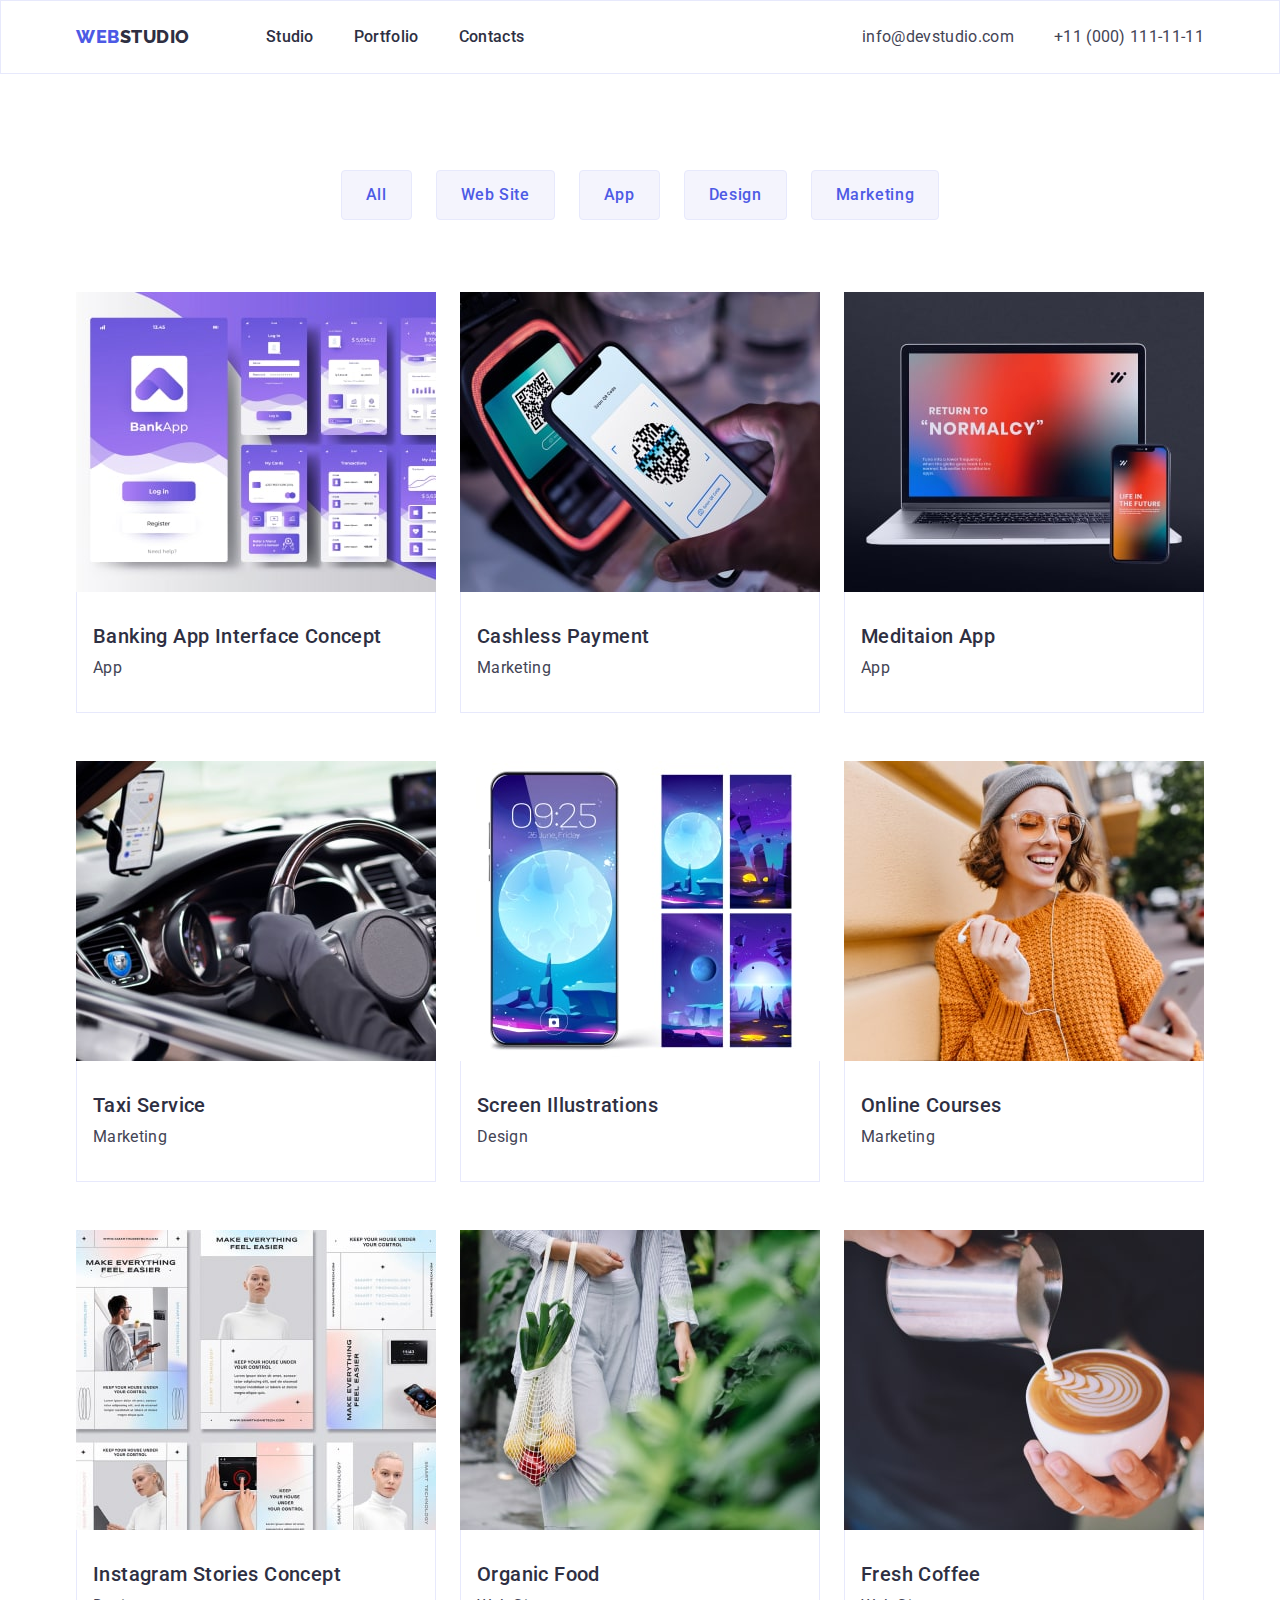
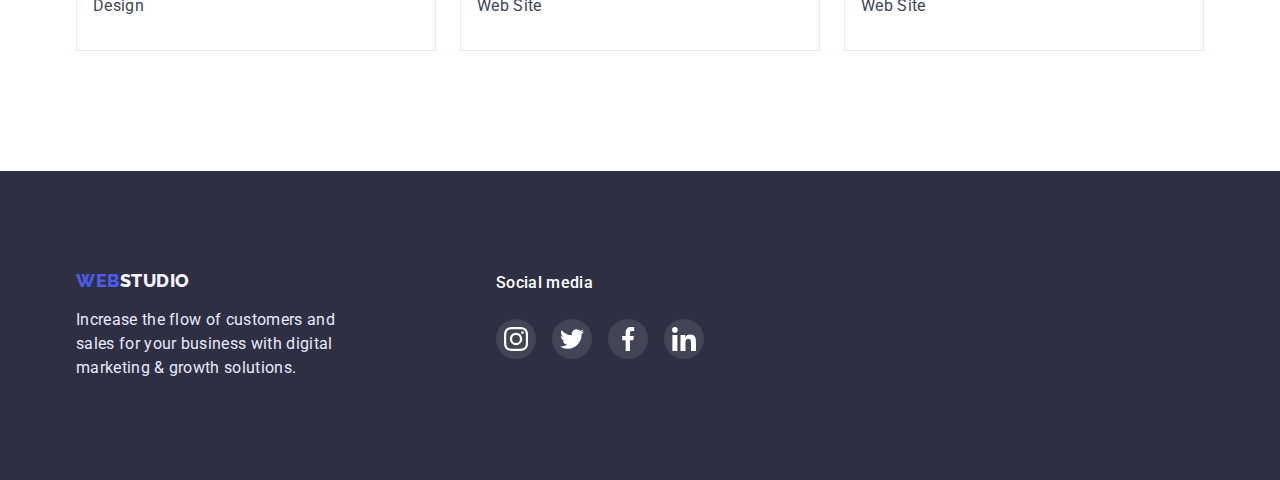
==== portfolio.html @ a4a28db2 "add new folders" ====
<!DOCTYPE html>
<html lang="en">
  <head>
    <meta charset="UTF-8" />
    <meta http-equiv="X-UA-Compatible" content="IE=edge" />
    <meta name="viewport" content="width=device-width, initial-scale=1.0" />
    <link rel="preconnect" href="https://fonts.googleapis.com" />
    <link rel="preconnect" href="https://fonts.gstatic.com" crossorigin />
    <link
      href="https://fonts.googleapis.com/css2?family=Raleway:wght@800&family=Roboto:wght@400;500;700;900&display=swap"
      rel="stylesheet"
    />
    <link
      rel="stylesheet"
      href="https://cdn.jsdelivr.net/npm/modern-normalize@1.1.0/modern-normalize.min.css"
    />
    <link rel="stylesheet" href="./css/styles.css" />
    <title>Portfolio</title>
    <body>
      <header class="header border">
        <div class="container header-container">
          <nav class="nav">
            <a href="./index.html" class="nav-logo link list"
              ><span class="accent">Web</span>Studio</a
            >
            <ul class="nav-list list">
              <li class="nav-item">
                <a href="./index.html" class="nav-link link list">Studio</a>
              </li>
              <li class="nav-item">
                <a href="./portfolio.html" class="nav-link link list"
                  >Portfolio</a
                >
              </li>
              <li class="nav-item">
                <a href="" class="nav-link link list">Contacts</a>
              </li>
            </ul>
          </nav>
          <address class="addres">
            <ul class="addres-list list">
              <li class="addres-item">
                <a
                  href="mailto:info@devstudio.com"
                  class="contact-link-mail link"
                >
                  info@devstudio.com</a
                >
              </li>
              <li class="addres-item">
                <a
                  href="tel:+110001111111"
                  class="contact-link-number list link"
                >
                  +11 (000) 111-11-11</a
                >
              </li>
            </ul>
          </address>
        </div>
      </header>
      <main>
        <section class="portfolio section">
          <div class="container-portfolio container">
            <h1 hidden>portfolio</h1>
            <ul class="portfolio-list-btn section-list">
              <li class="portfolio-item-btn list">
                <button type="button" class="portfolio-btn">All</button>
              </li>
              <li class="portfolio-item-btn list">
                <button type="button" class="portfolio-btn">Web Site</button>
              </li>
              <li class="portfolio-item-btn list">
                <button type="button" class="portfolio-btn">App</button>
              </li>
              <li class="portfolio-item-btn list">
                <button type="button" class="portfolio-btn">Design</button>
              </li>
              <li class="portfolio-item-btn list">
                <button type="button" class="portfolio-btn">Marketing</button>
              </li>
            </ul>
            <ul class="portfolio-list">
              <li class="portfolio-item list width-card">
                <a href="" class="portfolio-link link">
                  <img
                    src="./images/portfolio/img1.jpg"
                    alt="Banking App Interface Concept"
                  />
                  <div class="portfolio-item-wrap border">
                    <h2 class="portfolio-subtitle section-subtitle">
                      Banking App Interface Concept
                    </h2>
                    <p class="portfolio-text sction-text">App</p>
                  </div>
                </a>
              </li>
              <li class="portfolio-item list width-card">
                <a href="" class="portfolio-link link">
                  <img
                    src="./images/portfolio/img2.jpg"
                    alt="Cashless Payment"
                    width="360"
                    height="300"
                  />
                  <div class="portfolio-item-wrap border">
                    <h2 class="portfolio-subtitle section-subtitle">
                      Cashless Payment
                    </h2>
                    <p class="portfolio-text sction-text">Marketing</p>
                  </div>
                </a>
              </li>
              <li class="portfolio-item list width-card">
                <a href="" class="portfolio-link link">
                  <img
                    src="./images/portfolio/img3.jpg"
                    alt="Meditaion App"
                    width="360"
                    height="300"
                  />
                  <div class="portfolio-item-wrap border">
                    <h2 class="portfolio-subtitle section-subtitle">
                      Meditaion App
                    </h2>
                    <p class="portfolio-text sction-text">App</p>
                  </div>
                </a>
              </li>
              <li class="portfolio-item list width-card">
                <a href="" class="portfolio-link link">
                  <img
                    src="./images/portfolio/img4.jpg"
                    alt="Taxi Service"
                    width="360"
                    height="300"
                  />
                  <div class="portfolio-item-wrap border">
                    <h2 class="portfolio-subtitle section-subtitle">
                      Taxi Service
                    </h2>
                    <p class="portfolio-text sction-text">Marketing</p>
                  </div>
                </a>
              </li>
              <li class="portfolio-item list width-card">
                <a href="" class="portfolio-link link">
                  <img
                    src="./images/portfolio/img5.jpg"
                    alt="Screen Illustrations"
                    width="360"
                    height="300"
                  />
                  <div class="portfolio-item-wrap border">
                    <h2 class="portfolio-subtitle section-subtitle">
                      Screen Illustrations
                    </h2>
                    <p class="portfolio-text sction-text">Design</p>
                  </div>
                </a>
              </li>
              <li class="portfolio-item list width-card">
                <a href="" class="portfolio-link link">
                  <img
                    src="./images/portfolio/img6.jpg"
                    alt="Online Courses"
                    width="360"
                    height="300"
                  />
                  <div class="portfolio-item-wrap border">
                    <h2 class="portfolio-subtitle section-subtitle">
                      Online Courses
                    </h2>
                    <p class="portfolio-text sction-text">Marketing</p>
                  </div>
                </a>
              </li>
              <li class="portfolio-item list width-card">
                <a href="" class="portfolio-link link">
                  <img
                    src="./images/portfolio/img7.jpg"
                    alt="Instagram Stories Concept"
                    width="360"
                    height="300"
                  />
                  <div class="portfolio-item-wrap border">
                    <h2 class="portfolio-subtitle section-subtitle">
                      Instagram Stories Concept
                    </h2>
                    <p class="portfolio-text sction-text">Design</p>
                  </div>
                </a>
              </li>
              <li class="portfolio-item list width-card">
                <a href="" class="portfolio-link link">
                  <img
                    src="./images/portfolio/img8.jpg"
                    alt="Organic Food"
                    width="360"
                    height="300"
                  />
                  <div class="portfolio-item-wrap border">
                    <h2 class="portfolio-subtitle section-subtitle">
                      Organic Food
                    </h2>
                    <p class="portfolio-text sction-text">Web Site</p>
                  </div>
                </a>
              </li>
              <li class="portfolio-item list width-card">
                <a href="" class="portfolio-link link">
                  <img
                    src="./images/portfolio/img9.jpg"
                    alt="Fresh Coffee"
                    width="360"
                    height="300"
                  />
                  <div class="portfolio-item-wrap border">
                    <h2 class="portfolio-subtitle section-subtitle">
                      Fresh Coffee
                    </h2>
                    <p class="portfolio-text sction-text">Web Site</p>
                  </div>
                </a>
              </li>
            </ul>
          </div>
        </section>
      </main>
      <footer class="footer">
        <div class="footer-container container">
          <div class="footer-logo-wrap">
            <a href="./index.html" class="footer-logo link"
              ><span class="accent">Web</span>Studio</a
            >
            <p class="footer-text sction-text">
              Increase the flow of customers and sales for your business with
              digital marketing & growth solutions.
            </p>
          </div>
          <div class="footer-soc-wrap">
            <p class="footer-text-soc sction-text">Social media</p>
            <ul class="footer-soc-list list">
              <li class="footer-soc-item">
                <a href="" class="footer-soc-link link">
                  <svg class="footer-soc-ico" width="24px" height="24px">
                    <use href="./images/icons.svg#icon-instagram-2"></use>
                  </svg>
                </a>
              </li>
              <li class="footer-soc-item">
                <a href="" class="footer-soc-link link">
                  <svg class="footer-soc-ico" width="24px" height="24px">
                    <use href="./images/icons.svg#icon-twitter-1"></use>
                  </svg>
                </a>
              </li>
              <li class="footer-soc-item">
                <a href="" class="footer-soc-link link">
                  <svg class="footer-soc-ico" width="24px" height="24px">
                    <use href="./images/icons.svg#icon-facebook-1"></use>
                  </svg>
                </a>
              </li>
              <li class="footer-soc-item">
                <a href="" class="footer-soc-link link">
                  <svg class="footer-soc-ico" width="24px" height="24px">
                    <use href="./images/icons.svg#icon-linkedin-1"></use>
                  </svg>
                </a>
              </li>
            </ul>
          </div>
        </div>
      </footer>
    </body>
  </head>
</html>
---- css/styles.css ----
h1,
h2,
h3,
p {
  margin-top: 0;
  margin-bottom: 0;
}
ul,
ol {
  margin-top: 0;
  margin-bottom: 0;
  padding-left: 0;
}
img {
  display: block;
}
:root {
  --green-one: #31d0aa;
  --grey-one: #434455;
  --grey-two: #2e2f42;
  --grey-three: #8e8f99;
  --blue-one: #4d5ae5;
  --blue-two: #404bbf;
  --white-one: #ffffff;
  --white-two: #f4f4fd;
  --white-three: #e7e9fc;
  --body-text-color: var(--grey-one);
  --bodi-title-color: var(--grey-two);
  --background-hero-footer-color: var(--grey-two);
  --hover-focus-color: var(--blue-one);
  --btn-color: var(--blue-one);
  --btn-hover-focus-color: var(--blue-two);
  --btn-text-color: var(--white-one);
  --gradient-one: linear-gradient(rgba(46, 47, 66, 0.7), rgba(46, 47, 66, 0.7));
}
.container {
  width: 1158px;
  margin-left: auto;
  margin-right: auto;
  padding-left: 15px;
  padding-right: 15px;
}
.section {
  padding-top: 120px;
  padding-bottom: 120px;
}
.section-title {
  font-size: 36px;
  line-height: 1.11;
  text-align: center;
  letter-spacing: 0.02em;
  text-transform: capitalize;
  margin-bottom: 72px;
}
.section-subtitle {
  font-weight: 500;
  font-size: 20px;
  line-height: 1.2;
  letter-spacing: 0.02em;
  margin-bottom: 8px;
}
.sction-text {
  line-height: 1.5;
  letter-spacing: 0.02em;
  color: var(--body-text-color);
}
.section-list {
  display: flex;
  align-items: center;
  flex-wrap: wrap;
  column-gap: 24px;
}
button {
  border-radius: 4px;
  font-family: inherit;
  font-weight: 500;
  line-height: 1.5;
  font-size: 16px;
  display: flex;
  align-items: center;
  letter-spacing: 0.04em;
  cursor: pointer;
}
button:focus,
button:hover {
  background-color: var(--btn-hover-focus-color);
  color: var(--white-one);
  box-shadow: 0px 3px 1px rgba(0, 0, 0, 0.1), 0px 2px 1px rgba(0, 0, 0, 0.08),
    0px 2px 2px rgba(0, 0, 0, 0.12);
  border-radius: 4px;
}
.list {
  list-style: none;
}
.link {
  text-decoration: none;
}
.border {
  border: 1px solid var(--white-three);
}
.nav-logo:hover,
.nav-logo:focus,
.nav-list .nav-link:hover,
.nav-list .nav-link:focus,
.contact-link-number:hover,
.contact-link-number:focus,
.contact-link-mail:hover,
.contact-link-mail:focus,
.footer-logo:hover,
.footer-logo:focus {
  color: var(--hover-focus-color);
}
/* ----------BODY------------ */
body {
  font-family: "roboto", sans-serif;
  font-size: 16px;
  color: var(--grey-two);
  background-color: var(--white-one);
}

/* ---------HEADER----------- */
.header {
  padding-top: 24px;
  padding-bottom: 24px;
}
.header-container {
  display: flex;
  align-items: center;
  justify-content: space-between;
}
.nav {
  display: flex;
  align-items: center;
}
.nav-list {
  display: flex;
  align-items: center;
  gap: 40px;
}
.nav-logo {
  margin-right: 76px;
}
.nav-logo {
  font-family: "Raleway";
  font-weight: 800;
  font-size: 18px;
  line-height: 1.33;
  display: flex;
  align-items: center;
  letter-spacing: 0.03em;
  text-transform: uppercase;
  color: var(--bodi-title-color);
}
.accent {
  color: var(--hover-focus-color);
}
.nav-link {
  font-weight: 500;
  line-height: 1.5;
  letter-spacing: 0.02em;
  color: var(--bodi-title-color);
}
/*------------ ADDRES------------ */
.addres {
  display: flex;
  align-items: center;
}
.addres-list {
  display: flex;
  align-items: center;
  gap: 40px;
}
.addres-item:not(:last-child) {
  margin-left: auto;
}
.contact-link-number,
.contact-link-mail {
  display: flex;
  line-height: 1.5;
  letter-spacing: 0.02em;
  align-items: center;
  gap: 8px;
  color: var(--body-text-color);
  font-style: normal;
}
.addres-icon {
  fill: var(--body-text-color);
}
.contact-link-number:is(:hover, :focus) .addres-icon {
  fill: var(--blue-two);
}
.contact-link-mail:is(:hover, :focus) .addres-icon {
  fill: var(--blue-two);
}
/* --------MAIN------------ */
/* --------HERO------------ */
.hero {
  padding-top: 188px;
  padding-bottom: 188px;
  background: var(--background-hero-footer-color);
  background-image: var(--gradient-one), url(../images/people-office.jpg);
  max-width: 1440px;
  background-repeat: no-repeat;
  background-size: cover;
  margin: 0 auto;
}
.hero-title {
  max-width: 510px;
  font-size: 56px;
  line-height: 1.07;
  text-align: center;
  letter-spacing: 0.02em;
  color: var(--white-one);
  margin: 0 auto;
  margin-bottom: 48px;
}
.hero-btn {
  border: none;
  padding: 16px 32px;
  background: var(--btn-color);
  color: var(--btn-text-color);
  box-shadow: 0px 4px 4px rgba(0, 0, 0, 0.15);
  border-radius: 4px;
  margin: 0 auto;
}
/* --------ABOUT---------- */
.about-list {
  display: flex;
  gap: 24px;
}
.about-item {
  width: calc((100% - 3 * 24px) / 4);
}
.about-item-svg {
  width: 100%;
  height: 112px;
  display: flex;
  justify-content: center;
  align-items: center;
  background: var(--white-two);
  border-radius: 4px;
  margin-bottom: 8px;
}
/* --------DOING---------- */
.doing {
  padding-top: 0;
}
.doing-list {
  display: flex;
  flex-wrap: wrap;
  gap: 24px;
}
.doing-item {
  flex-basis: calc((100% - 2 * 24px) / 3);
}
/* --------TEAM----------- */
.team {
  background: var(--white-two);
}
.team-list {
  display: flex;
  gap: 24px;
}
.team-item-wrap {
  padding: 32px 16px 32px 16px;
  background: var(--white-one);
  box-shadow: 0px 1px 6px rgb(46 47 66 / 8%), 0px 1px 1px rgb(46 47 66 / 16%),
    0px 2px 1px rgb(46 47 66 / 8%);
  border-radius: 0px 0px 4px 4px;
  text-align: center;
}
.team-item {
  flex-basis: calc((100% - 3 * 24px) / 4);
}
.team-text {
  margin-bottom: 8px;
}
.teem-soc-list {
  display: flex;
  gap: 24px;
}
.team-soc-items {
  width: 40px;
  height: 40px;
}
.team-soc-link {
  width: 100%;
  height: 100%;
  background-color: var(--blue-one);
  display: flex;
  align-items: center;
  justify-content: center;
  border-radius: 50%;
}
.team-soc-icon {
  fill: var(--white-two);
}
.team-soc-link:hover,
.team-soc-link:focus {
  background-color: var(--blue-two);
}
/*-------CUSTOMERS----------- */
.customers {
  padding-top: 130px;
}
.customers-list {
  display: flex;
  gap: 24px;
}
.customers-item {
  width: calc((100% - 5 * 24px) / 6);
}
.customers-link {
  width: 100%;
  height: 88px;
  display: flex;
  align-items: center;
  justify-content: center;
  border: 1px solid var(--grey-three);
  border-radius: 4px;
}
.customers-icon {
  fill: var(--grey-three);
}
.customers-link:is(:hover, :focus) {
  border-color: var(--blue-two);
}
.customers-link:is(:hover, :focus) .customers-icon {
  fill: var(--blue-two);
}
/* -----PORTFOLIO--------- */
.portfolio {
  padding-top: 96px;
}
.portfolio-list {
  display: flex;
  flex-wrap: wrap;
  row-gap: 48px;
  column-gap: 24px;
}
.portfolio-list-btn {
  display: flex;
  justify-content: center;
  margin-bottom: 72px;
}
.portfolio-btn {
  padding: 12px 24px;
  background: var(--white-two);
  color: var(--btn-color);
  border: 1px solid var(--white-three);
  border-radius: 4px;
}
.portfolio-item-wrap {
  padding-top: 32px;
  padding-bottom: 32px;
  padding-left: 16px;
  border-top: none;
}
.portfolio-item {
  flex-basis: calc((100% - 2 * 24px) / 3);
}
.portfolio-link {
  display: block;
}
.portfolio-link:is(:hover, :focus) {
  box-shadow: 0px 4px 4px rgba(0, 0, 0, 0.25);
}
.portfolio-subtitle {
  color: var(--grey-two);
}

/* ---------FOOTER--------- */

.footer {
  padding-top: 100px;
  padding-bottom: 100px;
  background-color: var(--background-hero-footer-color);
}
.footer-container {
  display: flex;
}
.footer-logo {
  display: block;
  font-family: "Raleway";
  font-weight: 800;
  font-size: 18px;
  line-height: 1.16;
  letter-spacing: 0.03em;
  text-transform: uppercase;
  color: var(--white-two);
  margin-bottom: 16px;
}
.footer-logo-wrap {
  margin-right: 120px;
}
.footer-text {
  max-width: 300px;
  color: var(--white-three);
}
.footer-soc-wrap {
  display: block;
}
.footer-text-soc {
  min-width: 100px;
  font-weight: 500;
  color: var(--white-one);
  margin-bottom: 24px;
}
.footer-soc-list {
  display: flex;
  gap: 16px;
}
.footer-soc-item {
  width: 40px;
  height: 40px;
}
.footer-soc-link {
  width: 100%;
  height: 100%;
  background: rgba(255, 255, 255, 0.1);
  display: flex;
  align-items: center;
  justify-content: center;
  border-radius: 50%;
}
.footer-soc-ico {
  fill: var(--white-one);
}
.footer-soc-link:hover,
.footer-soc-link:focus {
  background-color: var(--green-one);
}
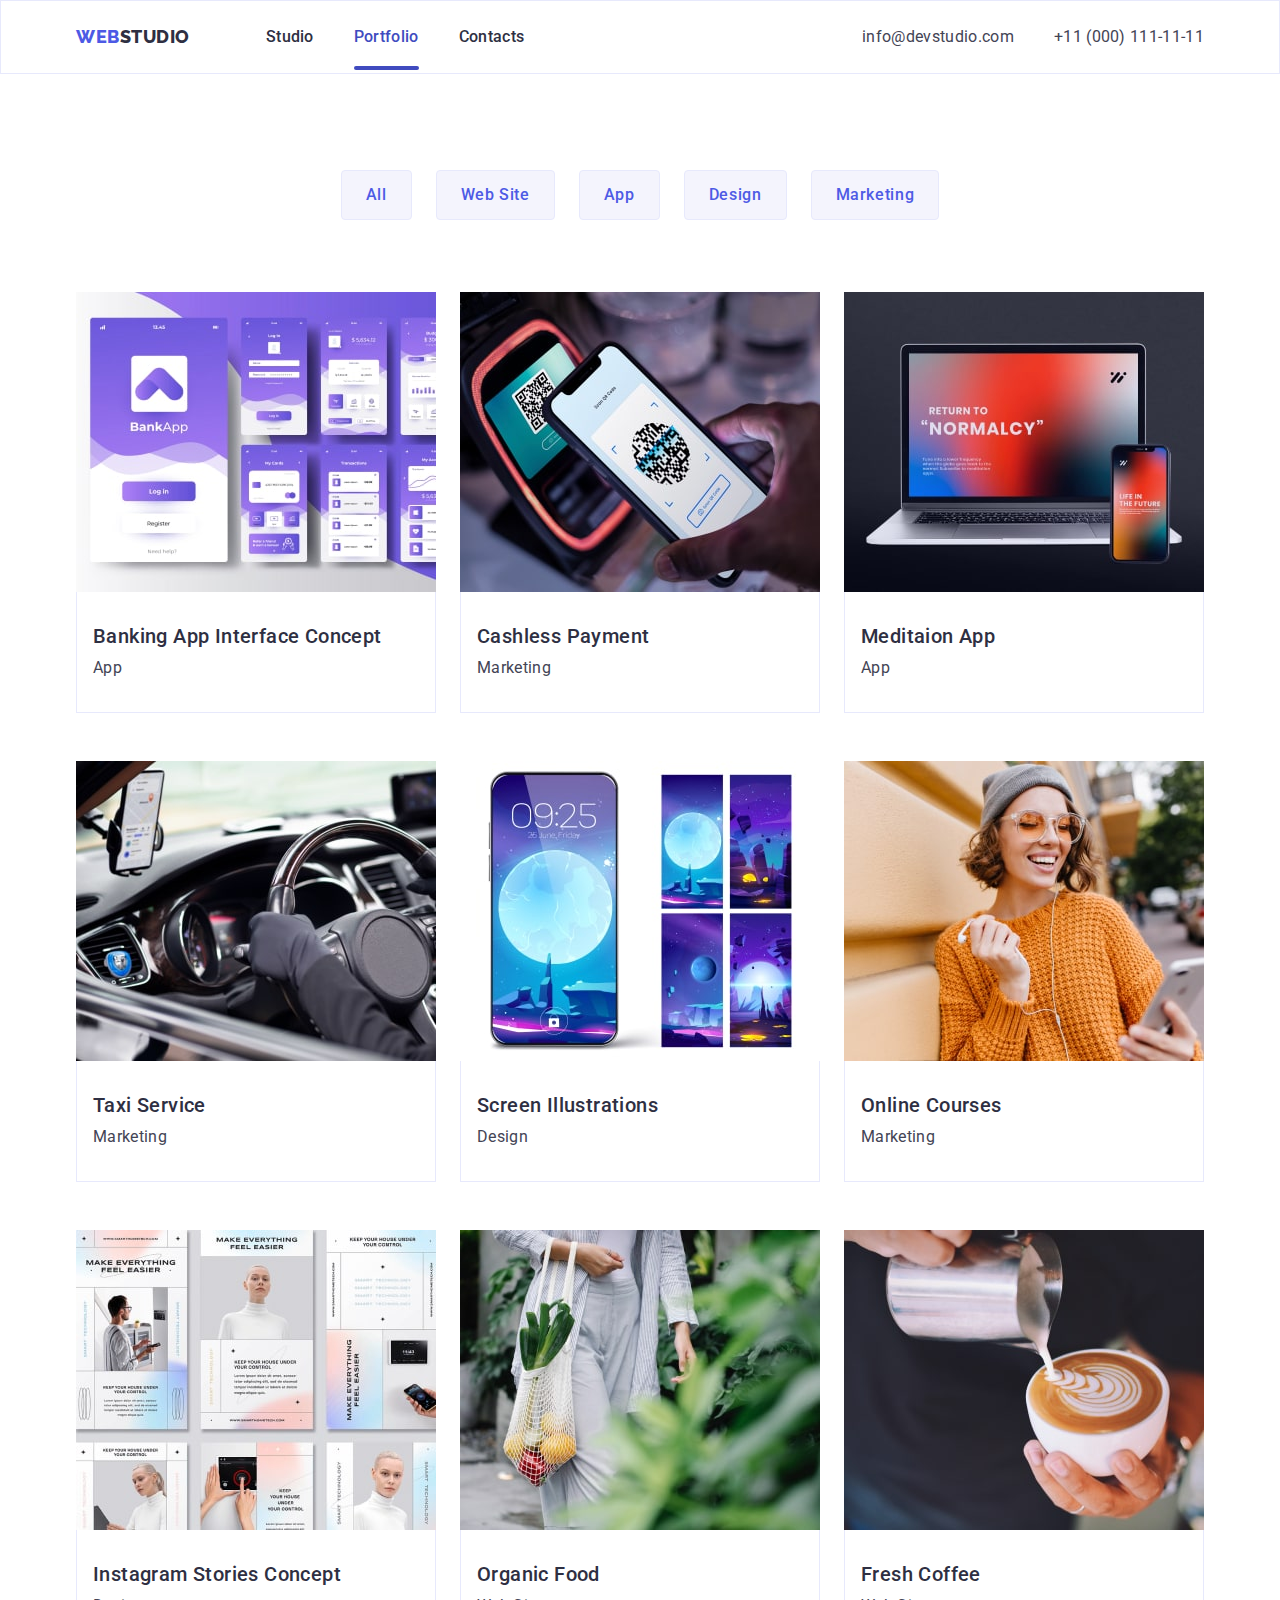
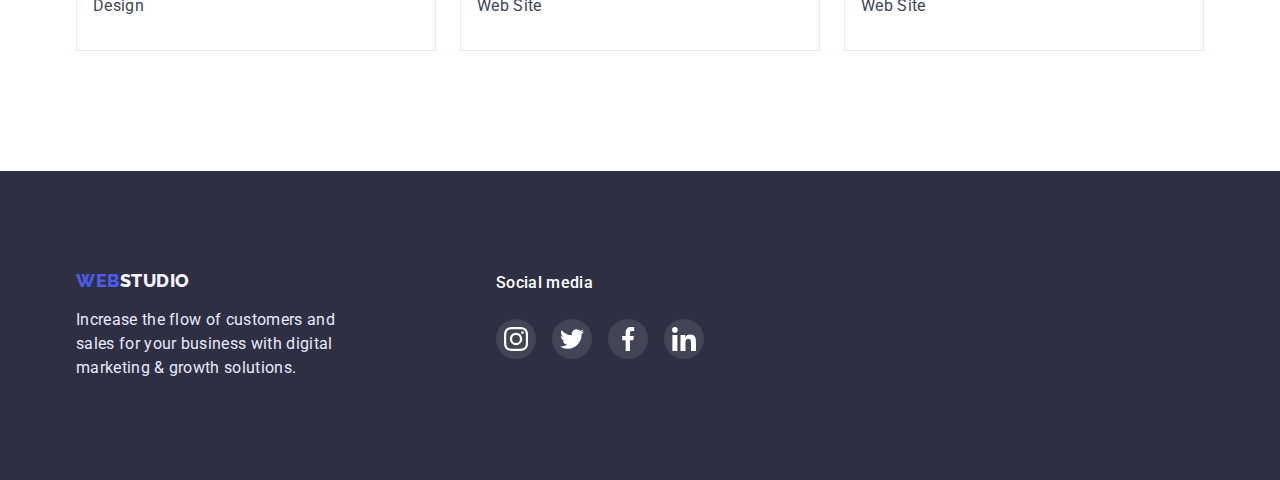
==== commit 6459a6c4: "add css" ====
--- a/portfolio.html
+++ b/portfolio.html
@@ -20,20 +20,20 @@
       <header class="header border">
         <div class="container header-container">
           <nav class="nav">
-            <a href="./index.html" class="nav-logo link list"
+            <a href="./index.html" class="nav-logo link"
               ><span class="accent">Web</span>Studio</a
             >
             <ul class="nav-list list">
               <li class="nav-item">
-                <a href="./index.html" class="nav-link link list">Studio</a>
+                <a href="./index.html" class="nav-link link">Studio</a>
               </li>
               <li class="nav-item">
-                <a href="./portfolio.html" class="nav-link link list"
+                <a href="./portfolio.html" class="nav-link link current"
                   >Portfolio</a
                 >
               </li>
               <li class="nav-item">
-                <a href="" class="nav-link link list">Contacts</a>
+                <a href="" class="nav-link link">Contacts</a>
               </li>
             </ul>
           </nav>
@@ -83,10 +83,20 @@
             <ul class="portfolio-list">
               <li class="portfolio-item list width-card">
                 <a href="" class="portfolio-link link">
-                  <img
-                    src="./images/portfolio/img1.jpg"
-                    alt="Banking App Interface Concept"
-                  />
+                  <div class="portfolio-top-wrap">
+                    <img
+                      src="./images/portfolio/img1.jpg"
+                      alt="Banking App Interface Concept"
+                      width="360"
+                      height="300"
+                    />
+                    <p class="portfolio-top-text sction-text">
+                      14 Stylish and User-Friendly App Design Concepts · Task
+                      Manager App · Calorie Tracker App · Exotic Fruit Ecommerce
+                      App · Cloud Storage App
+                    </p>
+                  </div>
+
                   <div class="portfolio-item-wrap border">
                     <h2 class="portfolio-subtitle section-subtitle">
                       Banking App Interface Concept
@@ -97,12 +107,20 @@
               </li>
               <li class="portfolio-item list width-card">
                 <a href="" class="portfolio-link link">
-                  <img
-                    src="./images/portfolio/img2.jpg"
-                    alt="Cashless Payment"
-                    width="360"
-                    height="300"
-                  />
+                  <div class="portfolio-top-wrap">
+                    <img
+                      src="./images/portfolio/img2.jpg"
+                      alt="Cashless Payment"
+                      width="360"
+                      height="300"
+                    />
+                    <p class="portfolio-top-text sction-text">
+                      14 Stylish and User-Friendly App Design Concepts · Task
+                      Manager App · Calorie Tracker App · Exotic Fruit Ecommerce
+                      App · Cloud Storage App
+                    </p>
+                  </div>
+
                   <div class="portfolio-item-wrap border">
                     <h2 class="portfolio-subtitle section-subtitle">
                       Cashless Payment
@@ -113,12 +131,20 @@
               </li>
               <li class="portfolio-item list width-card">
                 <a href="" class="portfolio-link link">
-                  <img
-                    src="./images/portfolio/img3.jpg"
-                    alt="Meditaion App"
-                    width="360"
-                    height="300"
-                  />
+                  <div class="portfolio-top-wrap">
+                    <img
+                      src="./images/portfolio/img3.jpg"
+                      alt="Meditaion App"
+                      width="360"
+                      height="300"
+                    />
+                    <p class="portfolio-top-text sction-text">
+                      14 Stylish and User-Friendly App Design Concepts · Task
+                      Manager App · Calorie Tracker App · Exotic Fruit Ecommerce
+                      App · Cloud Storage App
+                    </p>
+                  </div>
+
                   <div class="portfolio-item-wrap border">
                     <h2 class="portfolio-subtitle section-subtitle">
                       Meditaion App
@@ -129,12 +155,20 @@
               </li>
               <li class="portfolio-item list width-card">
                 <a href="" class="portfolio-link link">
-                  <img
-                    src="./images/portfolio/img4.jpg"
-                    alt="Taxi Service"
-                    width="360"
-                    height="300"
-                  />
+                  <div class="portfolio-top-wrap">
+                    <img
+                      src="./images/portfolio/img4.jpg"
+                      alt="Taxi Service"
+                      width="360"
+                      height="300"
+                    />
+                    <p class="portfolio-top-text sction-text">
+                      14 Stylish and User-Friendly App Design Concepts · Task
+                      Manager App · Calorie Tracker App · Exotic Fruit Ecommerce
+                      App · Cloud Storage App
+                    </p>
+                  </div>
+
                   <div class="portfolio-item-wrap border">
                     <h2 class="portfolio-subtitle section-subtitle">
                       Taxi Service
@@ -145,12 +179,20 @@
               </li>
               <li class="portfolio-item list width-card">
                 <a href="" class="portfolio-link link">
-                  <img
-                    src="./images/portfolio/img5.jpg"
-                    alt="Screen Illustrations"
-                    width="360"
-                    height="300"
-                  />
+                  <div class="portfolio-top-wrap">
+                    <img
+                      src="./images/portfolio/img5.jpg"
+                      alt="Screen Illustrations"
+                      width="360"
+                      height="300"
+                    />
+                    <p class="portfolio-top-text sction-text">
+                      14 Stylish and User-Friendly App Design Concepts · Task
+                      Manager App · Calorie Tracker App · Exotic Fruit Ecommerce
+                      App · Cloud Storage App
+                    </p>
+                  </div>
+
                   <div class="portfolio-item-wrap border">
                     <h2 class="portfolio-subtitle section-subtitle">
                       Screen Illustrations
@@ -161,12 +203,20 @@
               </li>
               <li class="portfolio-item list width-card">
                 <a href="" class="portfolio-link link">
-                  <img
-                    src="./images/portfolio/img6.jpg"
-                    alt="Online Courses"
-                    width="360"
-                    height="300"
-                  />
+                  <div class="portfolio-top-wrap">
+                    <img
+                      src="./images/portfolio/img6.jpg"
+                      alt="Online Courses"
+                      width="360"
+                      height="300"
+                    />
+                    <p class="portfolio-top-text sction-text">
+                      14 Stylish and User-Friendly App Design Concepts · Task
+                      Manager App · Calorie Tracker App · Exotic Fruit Ecommerce
+                      App · Cloud Storage App
+                    </p>
+                  </div>
+
                   <div class="portfolio-item-wrap border">
                     <h2 class="portfolio-subtitle section-subtitle">
                       Online Courses
@@ -177,12 +227,20 @@
               </li>
               <li class="portfolio-item list width-card">
                 <a href="" class="portfolio-link link">
-                  <img
-                    src="./images/portfolio/img7.jpg"
-                    alt="Instagram Stories Concept"
-                    width="360"
-                    height="300"
-                  />
+                  <div class="portfolio-top-wrap">
+                    <img
+                      src="./images/portfolio/img7.jpg"
+                      alt="Instagram Stories Concept"
+                      width="360"
+                      height="300"
+                    />
+                    <p class="portfolio-top-text sction-text">
+                      14 Stylish and User-Friendly App Design Concepts · Task
+                      Manager App · Calorie Tracker App · Exotic Fruit Ecommerce
+                      App · Cloud Storage App
+                    </p>
+                  </div>
+
                   <div class="portfolio-item-wrap border">
                     <h2 class="portfolio-subtitle section-subtitle">
                       Instagram Stories Concept
@@ -193,12 +251,20 @@
               </li>
               <li class="portfolio-item list width-card">
                 <a href="" class="portfolio-link link">
-                  <img
-                    src="./images/portfolio/img8.jpg"
-                    alt="Organic Food"
-                    width="360"
-                    height="300"
-                  />
+                  <div class="portfolio-top-wrap">
+                    <img
+                      src="./images/portfolio/img8.jpg"
+                      alt="Organic Food"
+                      width="360"
+                      height="300"
+                    />
+                    <p class="portfolio-top-text sction-text">
+                      14 Stylish and User-Friendly App Design Concepts · Task
+                      Manager App · Calorie Tracker App · Exotic Fruit Ecommerce
+                      App · Cloud Storage App
+                    </p>
+                  </div>
+
                   <div class="portfolio-item-wrap border">
                     <h2 class="portfolio-subtitle section-subtitle">
                       Organic Food
@@ -209,12 +275,20 @@
               </li>
               <li class="portfolio-item list width-card">
                 <a href="" class="portfolio-link link">
-                  <img
-                    src="./images/portfolio/img9.jpg"
-                    alt="Fresh Coffee"
-                    width="360"
-                    height="300"
-                  />
+                  <div class="portfolio-top-wrap">
+                    <img
+                      src="./images/portfolio/img9.jpg"
+                      alt="Fresh Coffee"
+                      width="360"
+                      height="300"
+                    />
+                    <p class="portfolio-top-text sction-text">
+                      14 Stylish and User-Friendly App Design Concepts · Task
+                      Manager App · Calorie Tracker App · Exotic Fruit Ecommerce
+                      App · Cloud Storage App
+                    </p>
+                  </div>
+
                   <div class="portfolio-item-wrap border">
                     <h2 class="portfolio-subtitle section-subtitle">
                       Fresh Coffee
--- a/css/styles.css
+++ b/css/styles.css
@@ -32,6 +32,7 @@
   --btn-hover-focus-color: var(--blue-two);
   --btn-text-color: var(--white-one);
   --gradient-one: linear-gradient(rgba(46, 47, 66, 0.7), rgba(46, 47, 66, 0.7));
+  --transition: 250ms cubic-bezier(0.4, 0, 0.2, 1);
 }
 .container {
   width: 1158px;
@@ -128,6 +129,7 @@
   align-items: center;
   justify-content: space-between;
 }
+
 .nav {
   display: flex;
   align-items: center;
@@ -150,6 +152,7 @@
   letter-spacing: 0.03em;
   text-transform: uppercase;
   color: var(--bodi-title-color);
+  transition: color var(--transition);
 }
 .accent {
   color: var(--hover-focus-color);
@@ -159,6 +162,22 @@
   line-height: 1.5;
   letter-spacing: 0.02em;
   color: var(--bodi-title-color);
+  transition: color var(--transition);
+}
+
+.current {
+  color: var(--blue-two);
+  position: relative;
+}
+.current::after {
+  content: "";
+  position: absolute;
+  left: 0;
+  bottom: -24px;
+  width: 100%;
+  height: 4px;
+  background-color: var(--blue-two);
+  border-radius: 2px;
 }
 /*------------ ADDRES------------ */
 .addres {
@@ -182,6 +201,7 @@
   gap: 8px;
   color: var(--body-text-color);
   font-style: normal;
+  transition: color var(--transition);
 }
 .addres-icon {
   fill: var(--body-text-color);
@@ -222,6 +242,7 @@
   box-shadow: 0px 4px 4px rgba(0, 0, 0, 0.15);
   border-radius: 4px;
   margin: 0 auto;
+  transition: background-color var(--transition);
 }
 /* --------ABOUT---------- */
 .about-list {
@@ -291,6 +312,7 @@
   align-items: center;
   justify-content: center;
   border-radius: 50%;
+  transition: background-color var(--transition);
 }
 .team-soc-icon {
   fill: var(--white-two);
@@ -318,9 +340,11 @@
   justify-content: center;
   border: 1px solid var(--grey-three);
   border-radius: 4px;
+  transition: border-color var(--transition);
 }
 .customers-icon {
   fill: var(--grey-three);
+  transition: fill var(--transition);
 }
 .customers-link:is(:hover, :focus) {
   border-color: var(--blue-two);
@@ -349,6 +373,8 @@
   color: var(--btn-color);
   border: 1px solid var(--white-three);
   border-radius: 4px;
+  transition: color var(--transition), background-color var(--transition),
+    box-shadow var(--transition);
 }
 .portfolio-item-wrap {
   padding-top: 32px;
@@ -359,14 +385,37 @@
 .portfolio-item {
   flex-basis: calc((100% - 2 * 24px) / 3);
 }
+.portfolio-item:is(:hover, :focus) .portfolio-top-text {
+  transform: translateY(0%);
+}
+
 .portfolio-link {
   display: block;
+  transition: box-shadow var(--transition);
 }
 .portfolio-link:is(:hover, :focus) {
   box-shadow: 0px 4px 4px rgba(0, 0, 0, 0.25);
 }
 .portfolio-subtitle {
   color: var(--grey-two);
+}
+
+.portfolio-top-wrap {
+  position: relative;
+  overflow: hidden;
+}
+
+.portfolio-top-text {
+  position: absolute;
+  top: 0;
+  color: var(--white-two);
+  background-color: var(--blue-one);
+  padding-top: 40px;
+  padding-left: 32px;
+  padding-right: 32px;
+  height: 100%;
+  transform: translateY(100%);
+  transition: transform 250ms cubic-bezier(0.4, 0, 0.2, 1);
 }
 
 /* ---------FOOTER--------- */
@@ -389,6 +438,7 @@
   text-transform: uppercase;
   color: var(--white-two);
   margin-bottom: 16px;
+  transition: var(--transition);
 }
 .footer-logo-wrap {
   margin-right: 120px;
@@ -422,6 +472,7 @@
   align-items: center;
   justify-content: center;
   border-radius: 50%;
+  transition: background-color var(--transition);
 }
 .footer-soc-ico {
   fill: var(--white-one);
